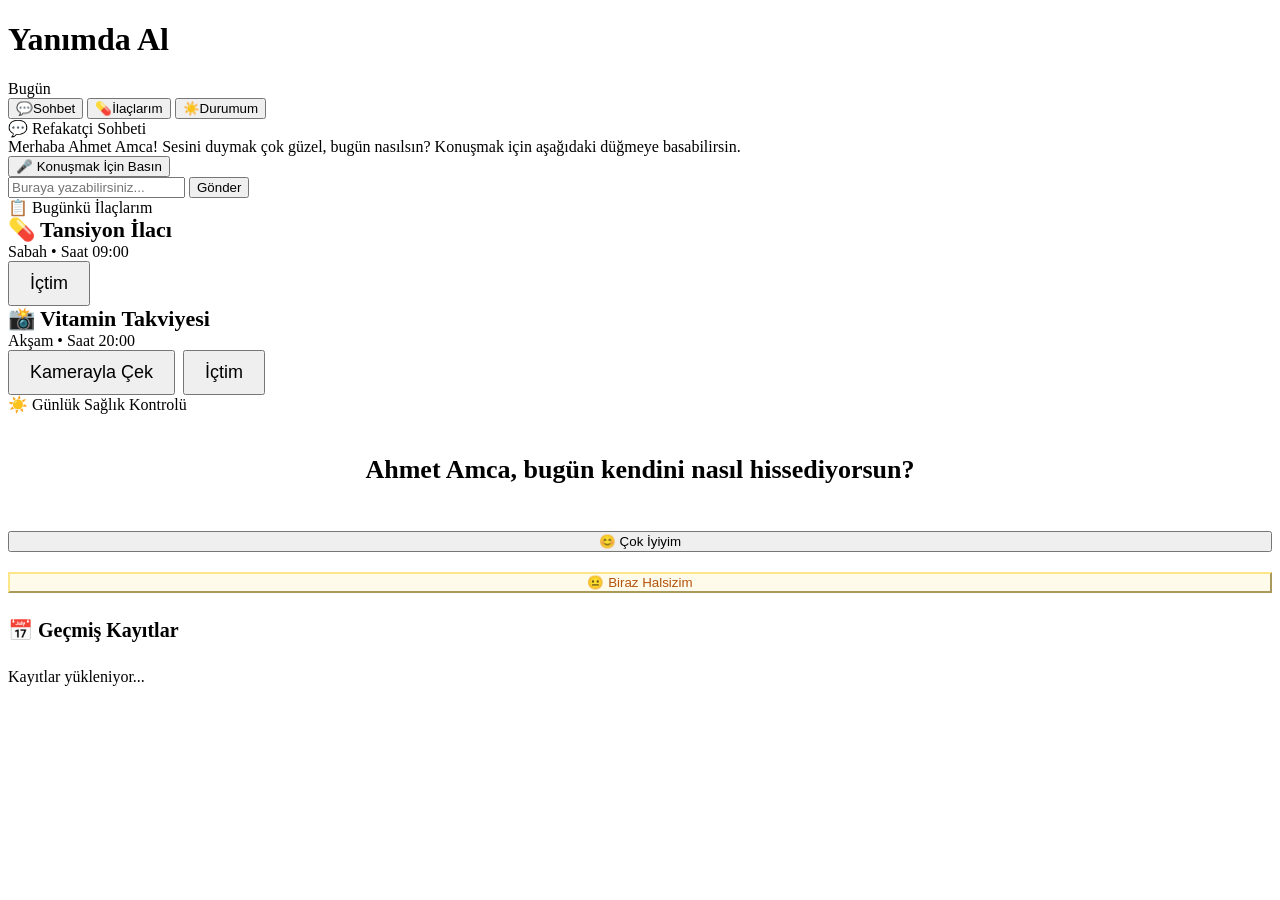
==== frontend/index.html @ 5d8ca537 "Merge pull request #4 from fatihakcay23/main Check-in eksikliği tespiti (pop-up hatırlatma) ve giriş" ====
<!DOCTYPE html>
<html lang="tr">

<head>
    <meta charset="UTF-8">
    <meta name="viewport" content="width=device-width, initial-scale=1.0, maximum-scale=1.0, user-scalable=no">
    <title>Yanımda Al - Dijital Refakatçi</title>
    <link rel="stylesheet" href="style.css">
</head>

<body>

    <header>
        <h1>Yanımda Al</h1>
    </header>

    <div class="app-container">
        
        <div class="history-sidebar" id="historySidebar">
            <div>
                <div class="history-section-title">Bugün</div>
                <div class="history-list" id="history-today">
                    </div>
            </div>
        </div>

        <nav>
            <button class="nav-btn active" id="nav-sohbet" onclick="switchPage('sohbet')"><span>💬</span><span>Sohbet</span></button>
            <button class="nav-btn" id="nav-ilaclar" onclick="switchPage('ilaclar')"><span>💊</span><span>İlaçlarım</span></button>
            <button class="nav-btn" id="nav-durum" onclick="switchPage('durum')"><span>☀️</span><span>Durumum</span></button>
        </nav>

        <div class="main-content">
            <div class="page active" id="page-sohbet">
                <div class="page-title">💬 Refakatçi Sohbeti</div>
                <div class="chat-container" id="chatScroll">
                    <div class="chat-box" id="chatBox">
                        <div class="chat-msg msg-ai">Merhaba, sesini duymak veya senden haber almak çok güzel. Bugün nasılsın?</div>
                    </div>
                </div>

                <button class="btn btn-voice" id="voiceBtn" onclick="toggleVoice()">
                    🎤 <span id="btnText">Konuşmak İçin Basın</span>
                </button>

                <div class="text-input-container">
                    <input type="text" id="userInput" class="text-input" placeholder="Buraya yazabilirsiniz..." onkeypress="handleKeyPress(event)">
                    <button class="btn btn-send" onclick="sendTextMessage()">Gönder</button>
                </div>
            </div>

            <div class="page" id="page-ilaclar">
                <div class="page-title">📋 Bugünkü İlaçlarım</div>
                <div class="routine-list">
                    <div class="routine-item" id="med1">
                        <div>
                            <strong style="display:block; font-size:22px;">💊 Tansiyon İlacı</strong>
                            <span style="font-size: 16px; color: var(--text-muted);">Sabah • Saat 09:00</span>
                        </div>
                        <button class="btn btn-success" style="width:auto; padding: 10px 20px; font-size: 18px;" onclick="takeMed('med1')">İçtim</button>
                    </div>
                    <div class="routine-item" id="med2">
                        <div>
                            <strong style="display:block; font-size:22px;">📸 Vitamin Takviyesi</strong>
                            <span style="font-size: 16px; color: var(--text-muted);">Akşam • Saat 20:00</span>
                        </div>
                        <div style="display:flex; gap: 8px;">
                            <button class="btn btn-neutral" style="width:auto; padding: 10px 20px; font-size: 18px;" onclick="simulatePhoto()">Kamerayla Çek</button>
                            <button class="btn btn-success" style="width:auto; padding: 10px 20px; font-size: 18px;" onclick="takeMed('med2')">İçtim</button>
                        </div>
                    </div>
                </div>
            </div>

            <div class="page" id="page-durum">
                <div class="page-title">☀️ Günlük Sağlık Kontrolü</div>
                <div id="checkinStatusBanner" style="margin-bottom: 15px;"></div>
                <div id="checkinCard" style="text-align: center; display: flex; flex-direction: column; gap: 20px; justify-content: center;">
                    <p id="checkinGreeting" style="font-weight: 600; font-size: 26px;">Ahmet Amca, bugün kendini nasıl hissediyorsun?</p>
                    <button class="btn btn-success" onclick="completeCheckin('Harika!')">😊 Çok İyiyim</button>
                    <button class="btn btn-neutral" style="background: #FFFBEB; color: #B45309; border-color: #FDE68A;" onclick="completeCheckin('Biraz halsizim')">😐 Biraz Halsizim</button>
                </div>

                <div style="margin-top: 25px; flex: 1; display: flex; flex-direction: column; min-height: 0;">
                    <div style="font-weight: 700; font-size: 20px; color: var(--text-muted); margin-bottom: 10px;">
                        📅 Geçmiş Kayıtlar
                    </div>
                    <div class="routine-list" id="checkinHistory" style="overflow-y: auto;">
                        <p style="color: var(--text-muted); font-size: 16px;">Kayıtlar yükleniyor...</p>
                    </div>
                </div>
            </div>
        </div>
    </div>

    <!-- Günlük check-in hatırlatma pop-up'ı -->
    <div id="checkinReminderModal" style="display:none; position:fixed; inset:0; background:rgba(0,0,0,0.5); z-index:1000; align-items:center; justify-content:center;">
        <div style="background:#fff; border-radius:16px; padding:30px; max-width:340px; width:90%; text-align:center; box-shadow:0 10px 40px rgba(0,0,0,0.2);">
            <div style="font-size:48px; margin-bottom:10px;">☀️</div>
            <h2 style="margin:0 0 10px 0; font-size:22px; color:#1F2937;">Lütfen Durumunuzu Güncelleyin</h2>
            <p style="color:#6B7280; font-size:16px; margin-bottom:22px;">Bugün henüz günlük sağlık kontrolünü yapmadınız. Kendinizi nasıl hissettiğinizi bize bildirir misiniz?</p>
            <button class="btn btn-success" style="width:100%; margin-bottom:10px;" onclick="goToCheckinFromReminder()">Şimdi Bildir</button>
            <button class="btn btn-neutral" style="width:100%;" onclick="dismissCheckinReminder()">Daha Sonra</button>
        </div>
    </div>

    <script src="app.js"></script>
</body>

</html>
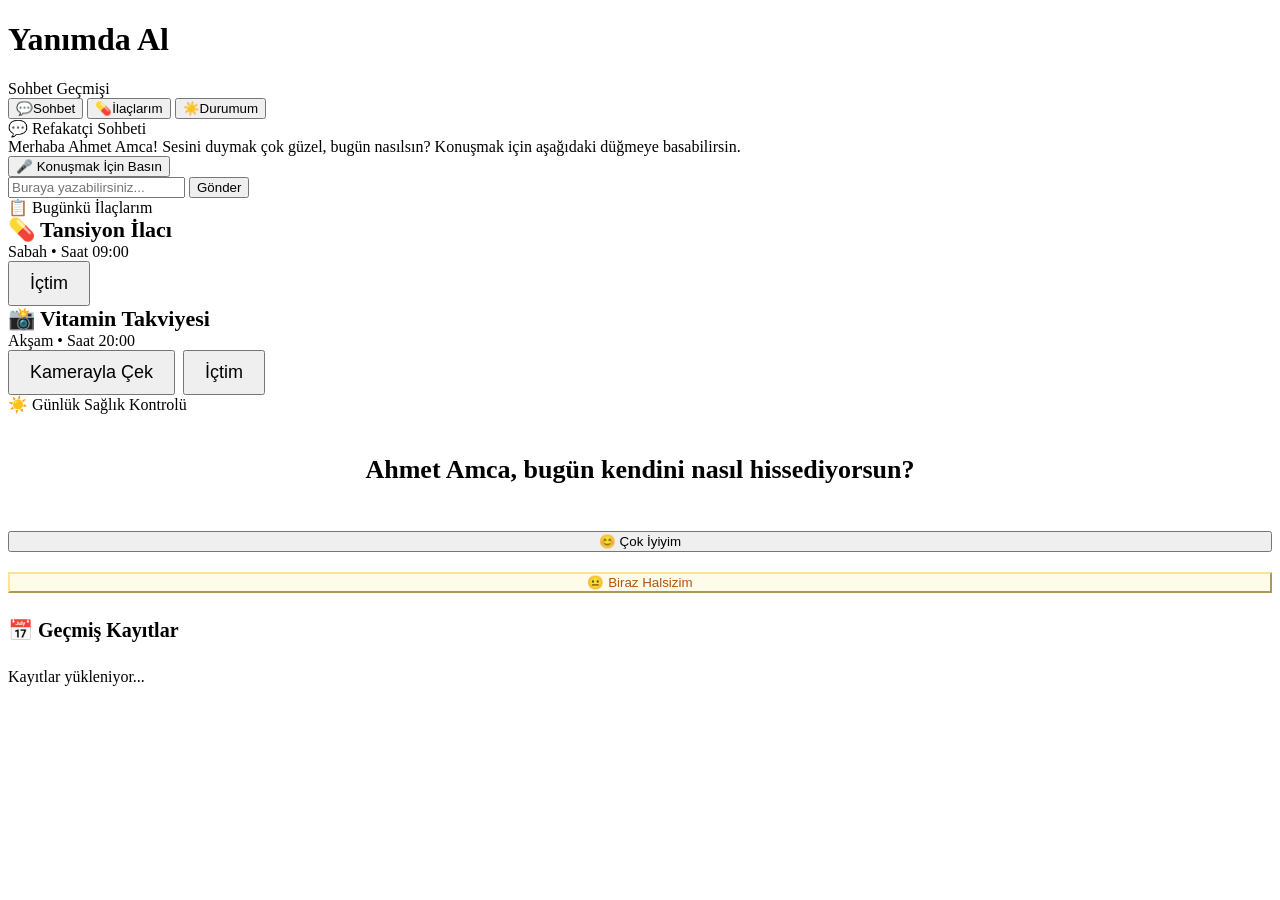
==== commit 3bad80e6: "Aile Paneli Frontend Kurulumu Yapıldı" ====
--- a/frontend/index.html
+++ b/frontend/index.html
@@ -18,7 +18,7 @@
         
         <div class="history-sidebar" id="historySidebar">
             <div>
-                <div class="history-section-title">Bugün</div>
+                <div class="history-section-title">Sohbet Geçmişi</div>
                 <div class="history-list" id="history-today">
                     </div>
             </div>
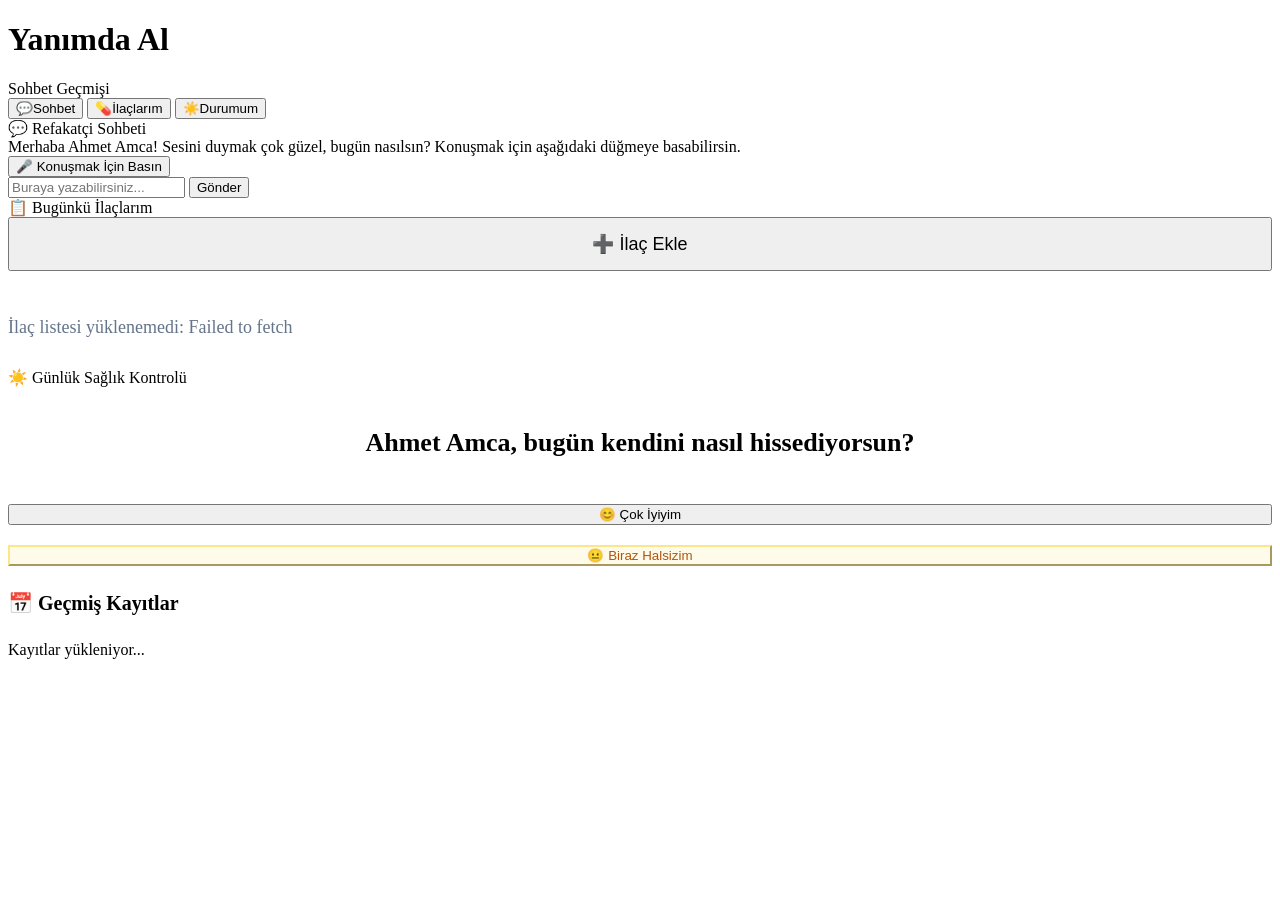
==== commit 62f6bc17: "İlaç modülü entegrasyonu" ====
--- a/frontend/index.html
+++ b/frontend/index.html
@@ -6,6 +6,8 @@
     <meta name="viewport" content="width=device-width, initial-scale=1.0, maximum-scale=1.0, user-scalable=no">
     <title>Yanımda Al - Dijital Refakatçi</title>
     <link rel="stylesheet" href="style.css">
+    <link rel="stylesheet" href="recognition.css">
+    <link rel="stylesheet" href="definitions.css">
 </head>
 
 <body>
@@ -51,25 +53,8 @@
 
             <div class="page" id="page-ilaclar">
                 <div class="page-title">📋 Bugünkü İlaçlarım</div>
-                <div class="routine-list">
-                    <div class="routine-item" id="med1">
-                        <div>
-                            <strong style="display:block; font-size:22px;">💊 Tansiyon İlacı</strong>
-                            <span style="font-size: 16px; color: var(--text-muted);">Sabah • Saat 09:00</span>
-                        </div>
-                        <button class="btn btn-success" style="width:auto; padding: 10px 20px; font-size: 18px;" onclick="takeMed('med1')">İçtim</button>
-                    </div>
-                    <div class="routine-item" id="med2">
-                        <div>
-                            <strong style="display:block; font-size:22px;">📸 Vitamin Takviyesi</strong>
-                            <span style="font-size: 16px; color: var(--text-muted);">Akşam • Saat 20:00</span>
-                        </div>
-                        <div style="display:flex; gap: 8px;">
-                            <button class="btn btn-neutral" style="width:auto; padding: 10px 20px; font-size: 18px;" onclick="simulatePhoto()">Kamerayla Çek</button>
-                            <button class="btn btn-success" style="width:auto; padding: 10px 20px; font-size: 18px;" onclick="takeMed('med2')">İçtim</button>
-                        </div>
-                    </div>
-                </div>
+                <div id="medicationToolbar"></div>
+                <div id="medicationList" class="routine-list"></div>
             </div>
 
             <div class="page" id="page-durum">
@@ -104,6 +89,29 @@
         </div>
     </div>
 
+    <!-- İlaç Ekleme Modal -->
+    <div id="medAddModal" class="med-add-modal">
+        <div class="med-add-modal-card">
+            <div id="medAddFormRoot"></div>
+        </div>
+    </div>
+
+    <!-- İlaç Hatırlatma Pop-up'ı -->
+    <div id="medicationAlertModal" style="display:none; position:fixed; inset:0; background:rgba(0,0,0,0.8); z-index:2000; align-items:center; justify-content:center;">
+        <div style="background:#fff; border-radius:16px; padding:30px; max-width:400px; width:90%; text-align:center; box-shadow:0 10px 40px rgba(0,0,0,0.4);">
+            <div style="font-size:64px; margin-bottom:10px;">💊</div>
+            <h2 id="medAlertTitle" style="margin:0 0 10px 0; font-size:26px; color:#1F2937;">İlaç Saati!</h2>
+            <p id="medAlertDesc" style="color:#6B7280; font-size:18px; margin-bottom:22px;">Lütfen ilacınızı alın.</p>
+            <div style="display:flex; flex-direction:column; gap:12px;">
+                <button class="btn btn-success" style="width:100%; font-size:20px; padding:15px;" onclick="logMedication('taken', 'button')">İçtim</button>
+                <button class="btn btn-neutral" style="width:100%; font-size:20px; padding:15px;" onclick="openMedicationCamera()">İlacı Kameraya Göster</button>
+                <button class="btn" style="width:100%; font-size:16px; background:#f3f4f6; color:#4b5563; border:none; padding:10px; border-radius:8px; cursor:pointer;" onclick="dismissMedicationAlert()">Daha Sonra Hatırlat</button>
+            </div>
+        </div>
+    </div>
+
+    <script src="definitions.js"></script>
+    <script src="recognition.js"></script>
     <script src="app.js"></script>
 </body>
 
--- a/frontend/recognition.css
+++ b/frontend/recognition.css
@@ -0,0 +1,70 @@
+.med-rec-overlay {
+    position: fixed;
+    inset: 0;
+    background: rgba(15, 23, 42, 0.72);
+    display: none;
+    align-items: center;
+    justify-content: center;
+    z-index: 1200;
+    padding: 20px;
+}
+
+.med-rec-overlay.active {
+    display: flex;
+}
+
+.med-rec-card {
+    background: #fff;
+    border-radius: 24px;
+    padding: 24px;
+    width: min(720px, 96vw);
+    text-align: center;
+    box-shadow: 0 24px 48px rgba(15, 23, 42, 0.25);
+}
+
+.med-rec-card h2 {
+    font-size: 28px;
+    margin-bottom: 8px;
+}
+
+.med-rec-subtitle {
+    color: #64748B;
+    font-size: 18px;
+    margin-bottom: 16px;
+}
+
+.med-rec-preview-wrap {
+    background: #0F172A;
+    border-radius: 18px;
+    overflow: hidden;
+    margin-bottom: 16px;
+    min-height: 280px;
+    display: flex;
+    align-items: center;
+    justify-content: center;
+}
+
+.med-rec-video,
+.med-rec-preview-img {
+    width: 100%;
+    max-height: 360px;
+    object-fit: cover;
+}
+
+.med-rec-status {
+    min-height: 24px;
+    font-size: 18px;
+    color: #334155;
+    margin-bottom: 12px;
+}
+
+.med-rec-actions {
+    display: flex;
+    gap: 12px;
+    justify-content: center;
+    flex-wrap: wrap;
+}
+
+.med-rec-actions .btn {
+    min-width: 160px;
+}
--- a/frontend/definitions.css
+++ b/frontend/definitions.css
@@ -0,0 +1,167 @@
+/* İlaç tanımlama modülü */
+
+.med-def-panel {
+    background: #F8FAFC;
+    border: 2px dashed #CBD5E1;
+    border-radius: 20px;
+    padding: 20px;
+    margin-bottom: 0;
+}
+
+.med-def-panel h3 {
+    font-size: 22px;
+    margin-bottom: 14px;
+    color: #0F172A;
+}
+
+.med-def-grid {
+    display: grid;
+    grid-template-columns: 1fr 1fr;
+    gap: 12px;
+    margin-bottom: 12px;
+}
+
+.med-def-grid input,
+.med-def-grid select,
+.med-def-grid textarea {
+    width: 100%;
+    padding: 16px;
+    font-size: 18px;
+    border: 2px solid #E2E8F0;
+    border-radius: 14px;
+    font-family: inherit;
+}
+
+.med-def-grid textarea {
+    grid-column: 1 / -1;
+    min-height: 72px;
+    resize: vertical;
+}
+
+.med-def-days {
+    display: flex;
+    flex-wrap: wrap;
+    gap: 8px;
+    margin: 12px 0 16px;
+}
+
+.med-def-day {
+    display: inline-flex;
+    align-items: center;
+    gap: 6px;
+    padding: 8px 12px;
+    background: #fff;
+    border: 2px solid #E2E8F0;
+    border-radius: 999px;
+    font-size: 16px;
+    cursor: pointer;
+    user-select: none;
+}
+
+.med-def-day input {
+    width: 16px;
+    height: 16px;
+}
+
+.med-def-actions {
+    display: flex;
+    gap: 10px;
+    flex-wrap: wrap;
+}
+
+.med-def-actions .btn {
+    flex: 1;
+    min-width: 140px;
+}
+
+.med-def-empty {
+    color: #64748B;
+    font-size: 18px;
+    padding: 12px 0;
+}
+
+.med-def-card {
+    background: #fff;
+    border: 1px solid #E2E8F0;
+    border-radius: 18px;
+    padding: 16px;
+    margin-bottom: 12px;
+}
+
+.med-def-card-head {
+    display: flex;
+    justify-content: space-between;
+    gap: 12px;
+    align-items: flex-start;
+}
+
+.med-def-card-title {
+    font-size: 22px;
+    font-weight: 700;
+}
+
+.med-def-meta {
+    color: #64748B;
+    font-size: 16px;
+    margin-top: 6px;
+}
+
+.med-def-schedule-list {
+    margin-top: 12px;
+    display: flex;
+    flex-direction: column;
+    gap: 8px;
+}
+
+.med-def-schedule-item {
+    display: flex;
+    justify-content: space-between;
+    align-items: center;
+    gap: 10px;
+    padding: 10px 12px;
+    background: #EFF6FF;
+    border-radius: 12px;
+    font-size: 16px;
+}
+
+.med-def-danger {
+    background: #FEF2F2;
+    color: #B91C1C;
+    border: none;
+    padding: 8px 14px;
+    border-radius: 12px;
+    font-size: 15px;
+    cursor: pointer;
+}
+
+.med-add-modal {
+    display: none;
+    position: fixed;
+    inset: 0;
+    background: rgba(0, 0, 0, 0.55);
+    z-index: 1500;
+    align-items: center;
+    justify-content: center;
+    padding: 16px;
+}
+
+.med-add-modal.active {
+    display: flex;
+}
+
+.med-add-modal-card {
+    background: #fff;
+    border-radius: 20px;
+    width: 100%;
+    max-width: 520px;
+    max-height: 90vh;
+    overflow-y: auto;
+    padding: 24px;
+    box-shadow: 0 20px 50px rgba(0, 0, 0, 0.25);
+}
+
+@media (max-width: 768px) {
+    .med-def-grid {
+        grid-template-columns: 1fr;
+    }
+}
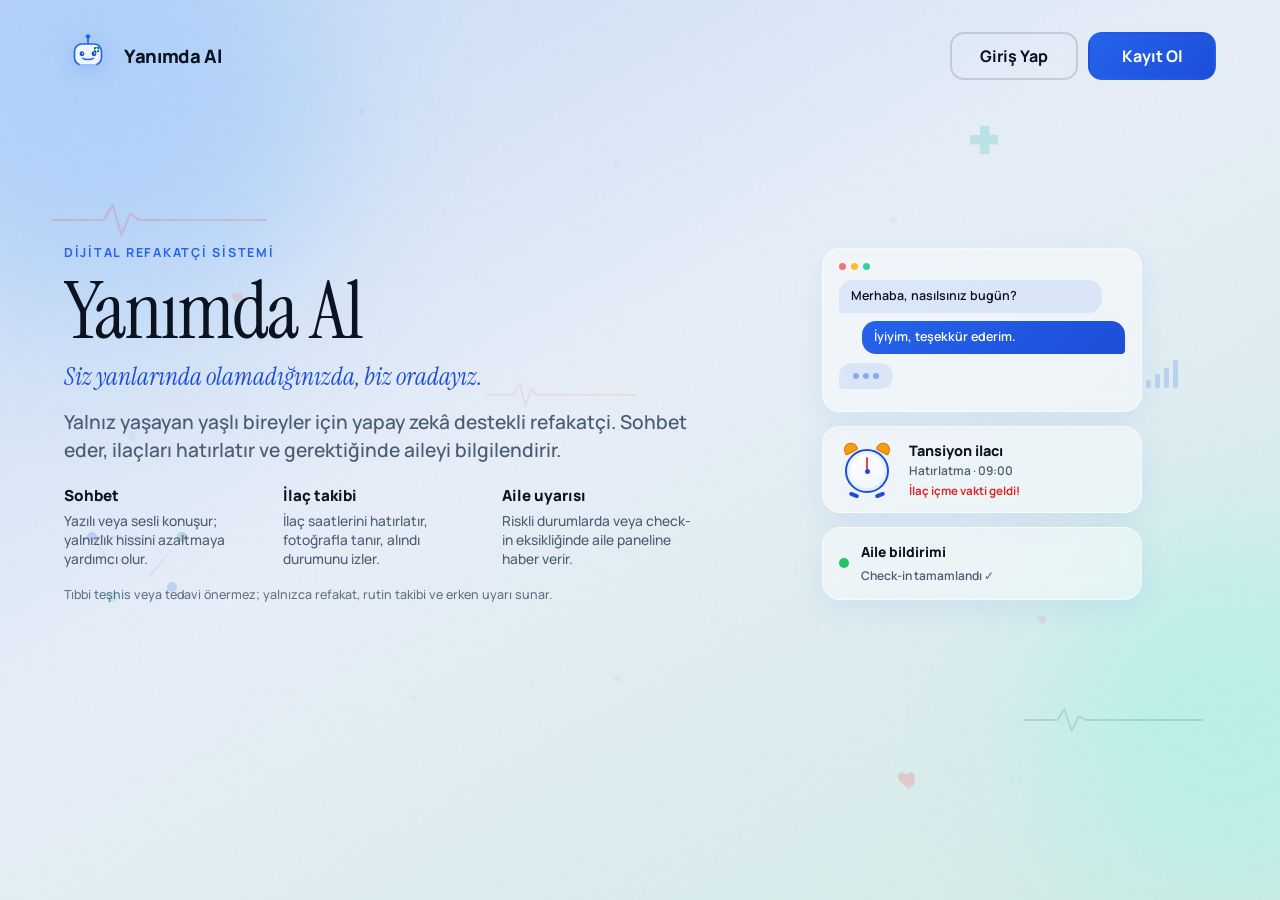
==== commit c4cd51ed: "Add kiosk onboarding, register, and login UI with phone/email auth and face scan progress." ====
--- a/frontend/index.html
+++ b/frontend/index.html
@@ -5,9 +5,23 @@
     <meta charset="UTF-8">
     <meta name="viewport" content="width=device-width, initial-scale=1.0, maximum-scale=1.0, user-scalable=no">
     <title>Yanımda Al - Dijital Refakatçi</title>
-    <link rel="stylesheet" href="style.css">
-    <link rel="stylesheet" href="recognition.css">
-    <link rel="stylesheet" href="definitions.css">
+    <script>
+        // http.server "/" → index.html; oturum yoksa onboarding açılsın
+        (function () {
+            var userId = localStorage.getItem("user_id");
+            var role = localStorage.getItem("user_role");
+            if (!userId) {
+                window.location.replace("onboarding.html");
+                return;
+            }
+            if (role === "family") {
+                window.location.replace("family-dashboard.html");
+            }
+        })();
+    </script>
+    <link rel="stylesheet" href="style.css?v=20260721c">
+    <link rel="stylesheet" href="recognition.css?v=20260721c">
+    <link rel="stylesheet" href="definitions.css?v=20260721c">
 </head>
 
 <body>
@@ -17,20 +31,25 @@
     </header>
 
     <div class="app-container">
-        
-        <div class="history-sidebar" id="historySidebar">
-            <div>
-                <div class="history-section-title">Sohbet Geçmişi</div>
-                <div class="history-list" id="history-today">
-                    </div>
-            </div>
-        </div>
-
         <nav>
             <button class="nav-btn active" id="nav-sohbet" onclick="switchPage('sohbet')"><span>💬</span><span>Sohbet</span></button>
             <button class="nav-btn" id="nav-ilaclar" onclick="switchPage('ilaclar')"><span>💊</span><span>İlaçlarım</span></button>
             <button class="nav-btn" id="nav-durum" onclick="switchPage('durum')"><span>☀️</span><span>Durumum</span></button>
         </nav>
+
+        <div class="history-sidebar" id="historySidebar">
+            <div class="history-sidebar-inner">
+                <div class="history-sidebar-head">
+                    <div class="history-section-title">Sohbetler</div>
+                    <button type="button" class="sidebar-collapse-btn" onclick="toggleHistorySidebar()" title="Gizle" aria-label="Gizle">✕</button>
+                </div>
+                <button type="button" class="history-new-chat" id="historyNewChatBtn">Yeni sohbet</button>
+                <div class="history-list" id="history-today"></div>
+                <p id="historyEmptyHint" class="history-empty-hint" style="display:none;">Henüz sohbet yok.</p>
+            </div>
+        </div>
+        <button type="button" class="history-reopen-btn is-hidden" id="historyReopenBtn" onclick="openHistorySidebar()" title="Sohbetler">☰</button>
+        <div class="sidebar-backdrop" id="sidebarBackdrop" onclick="closeHistorySidebar()"></div>
 
         <div class="main-content">
             <div class="page active" id="page-sohbet">
@@ -110,9 +129,10 @@
         </div>
     </div>
 
-    <script src="definitions.js"></script>
-    <script src="recognition.js"></script>
-    <script src="app.js"></script>
+    <script src="config.js?v=20260721c"></script>
+    <script src="definitions.js?v=20260721f"></script>
+    <script src="recognition.js?v=20260721c"></script>
+    <script src="app.js?v=20260721f"></script>
 </body>
 
 </html>
--- a/frontend/style.css
+++ b/frontend/style.css
@@ -0,0 +1,450 @@
+:root {
+    --bg-gradient: linear-gradient(135deg, #EBF8FF 0%, #EEF2F6 100%);
+    --text-main: #1E293B;
+    --text-muted: #64748B;
+    --brand-color: #3B82F6;
+    --brand-gradient: linear-gradient(135deg, #3B82F6 0%, #1D4ED8 100%);
+    --success-color: #10B981;
+    --success-gradient: linear-gradient(135deg, #10B981 0%, #047857 100%);
+    --warning-color: #EF4444;
+    --warning-gradient: linear-gradient(135deg, #EF4444 0%, #B91C1C 100%);
+    --card-bg: rgba(255, 255, 255, 0.95);
+}
+
+* {
+    box-sizing: border-box;
+    margin: 0;
+    padding: 0;
+    font-family: 'Inter', system-ui, -apple-system, sans-serif;
+}
+
+body {
+    background: var(--bg-gradient);
+    color: var(--text-main);
+    height: 100vh;
+    overflow: hidden;
+    display: flex;
+    flex-direction: column;
+    font-size: 24px;
+}
+
+header {
+    text-align: center;
+    padding: 15px;
+    background: var(--card-bg);
+    border-bottom: 1px solid #E2E8F0;
+    z-index: 20;
+}
+
+header h1 {
+    font-size: 32px;
+    font-weight: 800;
+    background: var(--brand-gradient);
+    -webkit-background-clip: text;
+    background-clip: text;
+    -webkit-text-fill-color: transparent;
+}
+
+.app-container {
+    flex: 1;
+    display: flex;
+    flex-direction: row;
+    overflow: hidden;
+    position: relative;
+}
+
+nav {
+    width: 140px;
+    background: #FFFFFF;
+    border-right: 2px solid #E2E8F0;
+    display: flex;
+    flex-direction: column;
+    padding: 10px;
+    gap: 10px;
+    flex-shrink: 0;
+    z-index: 40;
+}
+
+/* GEÇMİŞ PANELİ — nav'ın hemen sağında */
+.history-sidebar {
+    width: 260px;
+    max-width: 85vw;
+    background: #F8FAFC;
+    border-right: 1px solid #E2E8F0;
+    display: flex;
+    flex-direction: column;
+    padding: 16px 12px;
+    overflow-y: auto;
+    gap: 10px;
+    flex-shrink: 0;
+    transition: transform 0.25s ease, width 0.25s ease, margin 0.25s ease, opacity 0.2s ease;
+}
+
+.history-sidebar.is-collapsed {
+    width: 0;
+    padding-left: 0;
+    padding-right: 0;
+    margin: 0;
+    border-right-width: 0;
+    opacity: 0;
+    overflow: hidden;
+    pointer-events: none;
+}
+
+.history-sidebar-inner {
+    min-width: 230px;
+    display: flex;
+    flex-direction: column;
+    gap: 10px;
+}
+
+.history-sidebar-head {
+    display: flex;
+    align-items: center;
+    justify-content: space-between;
+    gap: 8px;
+    padding: 0 4px;
+}
+
+.history-section-title {
+    font-size: 13px;
+    font-weight: 700;
+    color: var(--text-muted);
+    text-transform: uppercase;
+    letter-spacing: 0.6px;
+    margin: 0;
+}
+
+.sidebar-collapse-btn {
+    width: 28px;
+    height: 28px;
+    border: none;
+    border-radius: 8px;
+    background: transparent;
+    color: var(--text-muted);
+    cursor: pointer;
+    font-size: 14px;
+}
+
+.sidebar-collapse-btn:hover {
+    background: #E2E8F0;
+    color: var(--text-main);
+}
+
+.history-new-chat {
+    width: 100%;
+    border: none;
+    border-radius: 12px;
+    background: var(--brand-gradient);
+    color: #fff;
+    cursor: pointer;
+    padding: 12px 14px;
+    font-size: 15px;
+    font-weight: 700;
+    box-shadow: 0 6px 14px rgba(59, 130, 246, 0.22);
+}
+
+.history-new-chat:hover {
+    filter: brightness(1.05);
+}
+
+.history-reopen-btn {
+    align-self: flex-start;
+    width: 36px;
+    height: 36px;
+    margin: 12px 4px 0 0;
+    flex-shrink: 0;
+    font-size: 16px;
+    display: none;
+    border: 1px solid #E2E8F0;
+    border-radius: 10px;
+    background: #fff;
+    cursor: pointer;
+    color: var(--text-main);
+}
+
+.history-reopen-btn.is-visible {
+    display: flex;
+    align-items: center;
+    justify-content: center;
+}
+
+.history-empty-hint {
+    color: var(--text-muted);
+    font-size: 13px;
+    margin: 4px;
+}
+
+.sidebar-backdrop {
+    display: none;
+}
+
+@media (max-width: 900px) {
+    .history-sidebar {
+        position: absolute;
+        left: 140px;
+        top: 0;
+        bottom: 0;
+        z-index: 30;
+        box-shadow: 8px 0 24px rgba(15, 23, 42, 0.12);
+        transform: translateX(0);
+    }
+
+    .history-sidebar.is-collapsed {
+        width: 280px;
+        padding: 20px 15px;
+        opacity: 1;
+        transform: translateX(calc(-100% - 8px));
+        pointer-events: none;
+    }
+
+    .history-reopen-btn.is-visible {
+        display: flex;
+    }
+
+    .sidebar-backdrop.is-visible {
+        display: block;
+        position: absolute;
+        left: 140px;
+        top: 0;
+        right: 0;
+        bottom: 0;
+        background: rgba(15, 23, 42, 0.35);
+        z-index: 25;
+    }
+}
+
+.history-section-title {
+    font-size: 13px;
+    font-weight: 700;
+    color: var(--text-muted);
+    text-transform: uppercase;
+    letter-spacing: 0.6px;
+    margin: 0;
+}
+
+.history-list {
+    display: flex;
+    flex-direction: column;
+    gap: 6px;
+}
+
+.history-item {
+    padding: 12px 14px;
+    background: #F8FAFC;
+    border: 1px solid #E2E8F0;
+    border-radius: 12px;
+    font-size: 16px;
+    font-weight: 500;
+    color: var(--text-main);
+    cursor: pointer;
+    white-space: nowrap;
+    overflow: hidden;
+    text-overflow: ellipsis;
+    transition: all 0.2s ease;
+}
+
+.history-item:hover, .history-item.active-chat {
+    background: #F0F7FF !important;
+    border-color: var(--brand-color) !important;
+    color: var(--brand-color) !important;
+}
+
+.main-content {
+    flex: 1;
+    display: flex;
+    justify-content: center;
+    align-items: stretch;
+    padding: 20px;
+    overflow: hidden;
+}
+
+.page {
+    display: none;
+    width: 100%;
+    max-width: none;
+    background: var(--card-bg);
+    border-radius: 28px;
+    padding: 25px;
+    border: 1px solid rgba(255, 255, 255, 0.7);
+    box-shadow: 0 15px 35px rgba(148, 163, 184, 0.12);
+    height: 100%;
+    flex-direction: column;
+}
+
+.page.active {
+    display: flex;
+}
+
+.page-title {
+    font-size: 26px;
+    font-weight: 700;
+    margin-bottom: 15px;
+    color: #0F172A;
+    text-align: center;
+}
+
+.btn {
+    display: inline-flex;
+    align-items: center;
+    justify-content: center;
+    gap: 12px;
+    padding: 20px;
+    font-size: 24px;
+    font-weight: 700;
+    border: none;
+    border-radius: 20px;
+    cursor: pointer;
+    transition: all 0.2s ease;
+}
+
+.btn-voice {
+    background: var(--brand-gradient);
+    color: white;
+    box-shadow: 0 8px 16px rgba(59, 130, 246, 0.2);
+    width: 100%;
+    margin-bottom: 15px;
+}
+
+.btn-voice.recording {
+    background: var(--warning-gradient);
+    animation: pulse 1.8s infinite;
+}
+
+.text-input-container {
+    display: flex;
+    gap: 10px;
+    margin-top: 5px;
+}
+
+.text-input {
+    flex: 1;
+    padding: 18px;
+    font-size: 22px;
+    border: 2px solid #E2E8F0;
+    border-radius: 18px;
+    outline: none;
+    color: var(--text-main);
+}
+
+.text-input:focus {
+    border-color: var(--brand-color);
+}
+
+.btn-send {
+    background: var(--brand-color);
+    color: white;
+    border-radius: 18px;
+    padding: 0 25px;
+}
+
+.btn-success {
+    background: var(--success-gradient);
+    color: white;
+}
+
+.btn-neutral {
+    background: #F1F5F9;
+    color: #475569;
+    border: 2px solid #E2E8F0;
+}
+
+.chat-container {
+    flex: 1;
+    background: #F8FAFC;
+    border-radius: 22px;
+    padding: 15px;
+    border: 1px solid #E2E8F0;
+    margin-bottom: 15px;
+    overflow-y: auto;
+    min-height: 0;
+}
+
+.chat-msg {
+    padding: 10px 14px;
+    border-radius: 16px;
+    font-size: 18px;
+    line-height: 1.4;
+    display: block;
+    width: fit-content;
+    max-width: 60%;
+    word-break: break-word;
+    overflow-wrap: break-word;
+}
+
+.chat-box {
+    display: flex;
+    flex-direction: column;
+    gap: 10px;
+    align-items: stretch;
+}
+
+.msg-ai {
+    background: #FFFFFF;
+    color: #1E293B;
+    border-bottom-left-radius: 4px;
+    border: 1px solid #E2E8F0;
+    align-self: flex-start;
+}
+
+.msg-user {
+    background: #DCEFFE;
+    color: #1E40AF;
+    border-bottom-right-radius: 4px;
+    align-self: flex-end;
+}
+
+.routine-list {
+    display: flex;
+    flex-direction: column;
+    gap: 15px;
+    overflow-y: auto;
+    flex: 1;
+}
+
+.routine-item {
+    display: flex;
+    align-items: center;
+    justify-content: space-between;
+    padding: 15px;
+    background: #FFFFFF;
+    border: 1px solid #E2E8F0;
+    border-radius: 20px;
+}
+
+.routine-item.done {
+    background: #F0FDF4;
+    border-color: #BBF7D0;
+}
+
+.nav-btn {
+    flex: none;
+    background: none;
+    border: none;
+    font-size: 18px;
+    font-weight: 700;
+    color: var(--text-muted);
+    cursor: pointer;
+    display: flex;
+    flex-direction: column;
+    align-items: center;
+    justify-content: center;
+    gap: 5px;
+    padding: 12px;
+    border-radius: 14px;
+}
+
+.nav-btn span:first-child {
+    font-size: 32px;
+}
+
+.nav-btn.active {
+    color: var(--brand-color);
+    background: #F0F7FF;
+}
+
+@keyframes pulse {
+    0% { transform: scale(1); }
+    50% { transform: scale(1.02); }
+    100% { transform: scale(1); }
+}
--- a/frontend/definitions.css
+++ b/frontend/definitions.css
@@ -160,6 +160,32 @@
     box-shadow: 0 20px 50px rgba(0, 0, 0, 0.25);
 }
 
+.med-def-card-done {
+    opacity: 0.85;
+    border-color: #A7F3D0;
+    background: #F0FDF4;
+}
+
+.med-def-done-chip,
+.med-def-missed-chip {
+    display: inline-flex;
+    align-items: center;
+    padding: 10px 14px;
+    border-radius: 12px;
+    font-size: 15px;
+    font-weight: 700;
+}
+
+.med-def-done-chip {
+    background: #D1FAE5;
+    color: #047857;
+}
+
+.med-def-missed-chip {
+    background: #FEE2E2;
+    color: #B91C1C;
+}
+
 @media (max-width: 768px) {
     .med-def-grid {
         grid-template-columns: 1fr;
